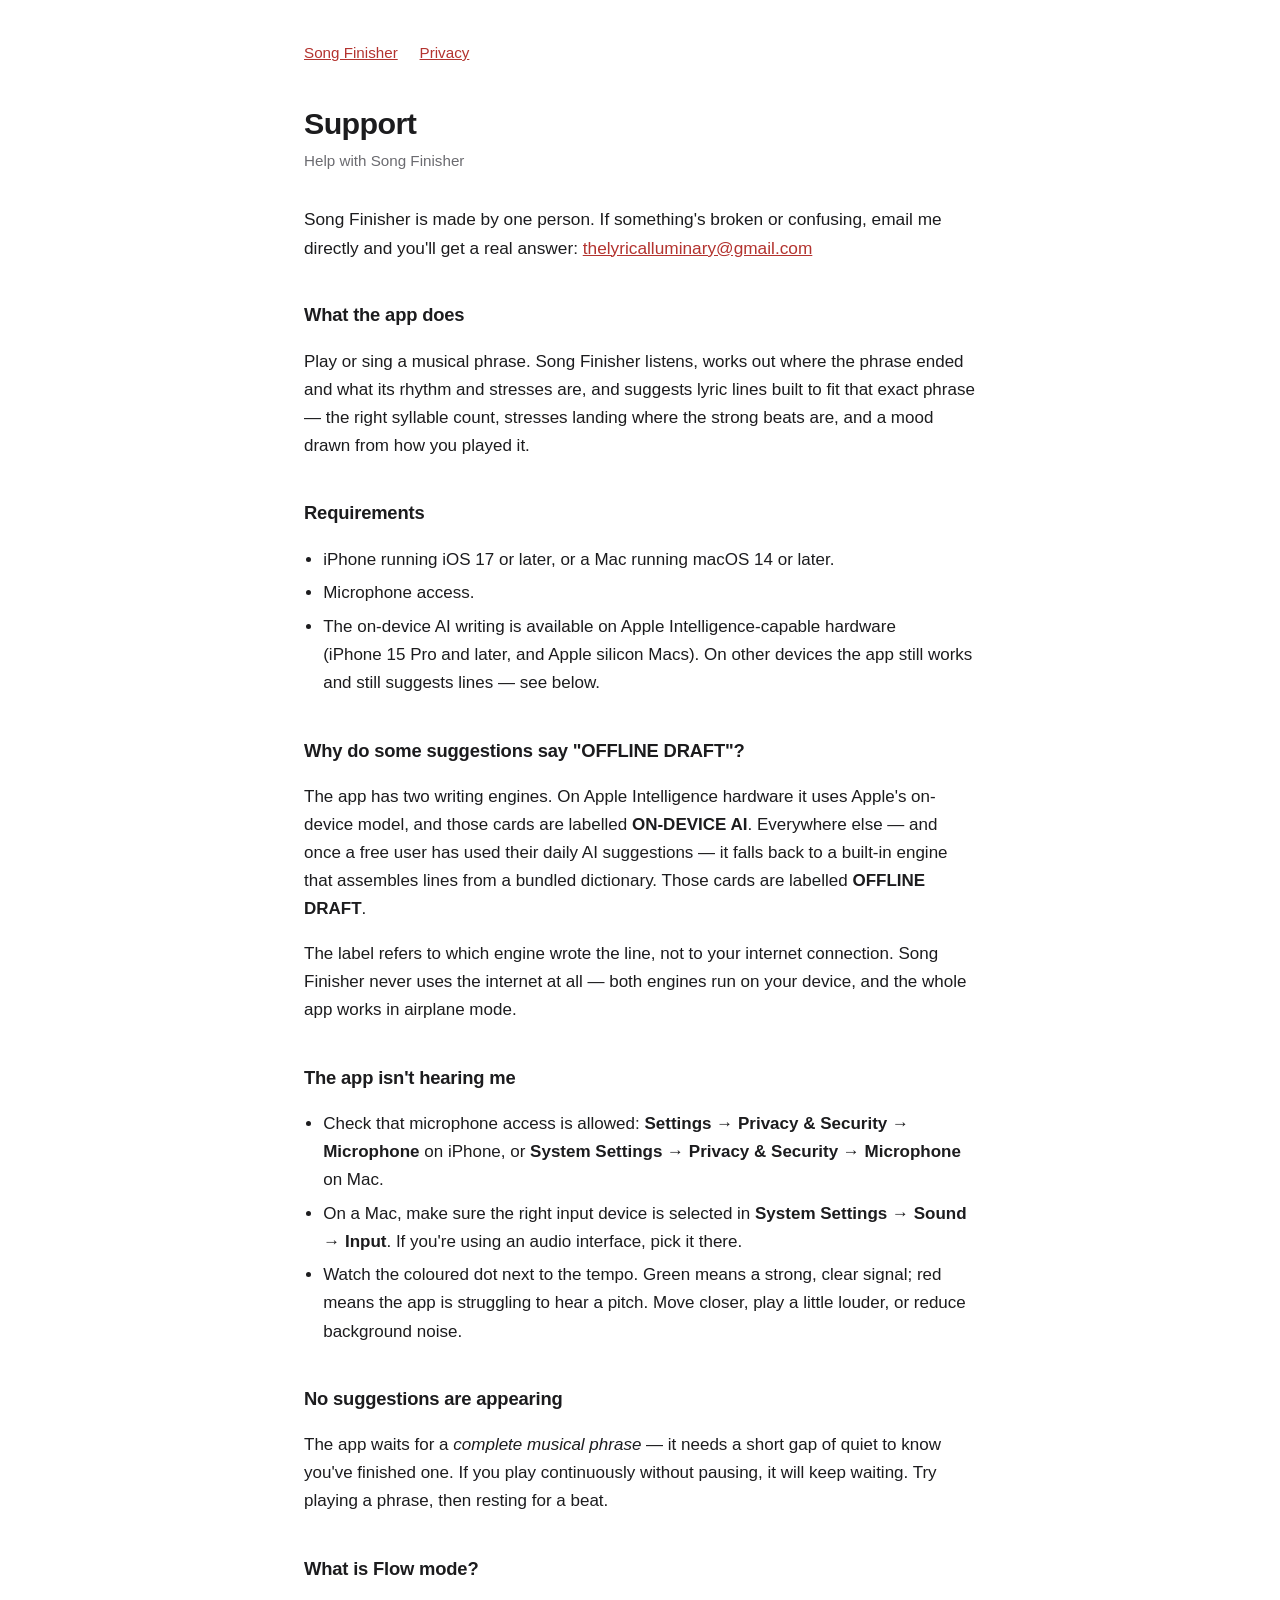
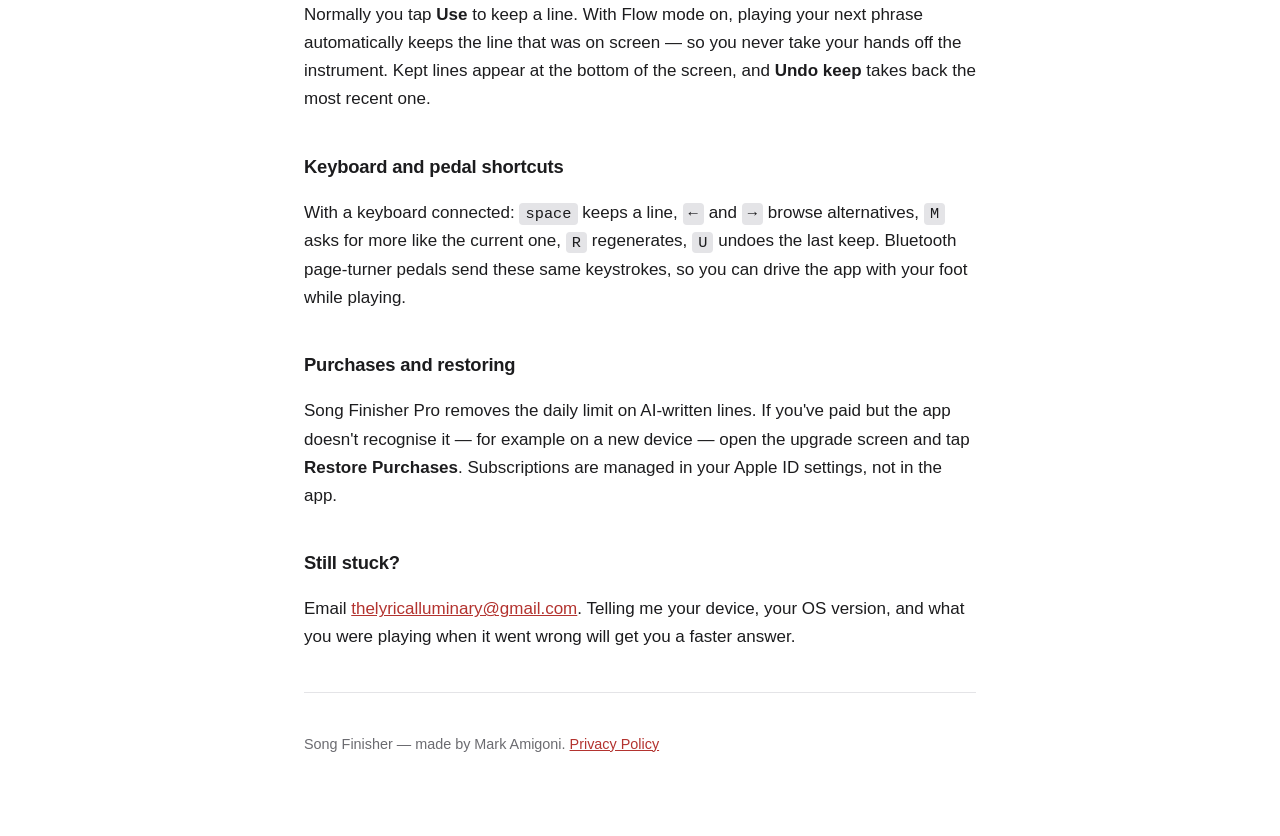
==== support.html @ cf7965c0 "Add the privacy policy and support pages App Store Connect requires Both URLs are mandatory to submi" ====
<!doctype html>
<html lang="en">
<head>
<meta charset="utf-8">
<meta name="viewport" content="width=device-width, initial-scale=1">
<title>Support — Song Finisher</title>
<link rel="stylesheet" href="style.css">
</head>
<body>
<main>
  <nav>
    <a href="index.html">Song Finisher</a>
    <a href="privacy.html">Privacy</a>
  </nav>

  <h1>Support</h1>
  <p class="sub">Help with Song Finisher</p>

  <p class="lede">Song Finisher is made by one person. If something's broken or confusing,
  email me directly and you'll get a real answer:
  <a href="mailto:thelyricalluminary@gmail.com">thelyricalluminary@gmail.com</a></p>

  <h2>What the app does</h2>
  <p>Play or sing a musical phrase. Song Finisher listens, works out where the phrase ended
  and what its rhythm and stresses are, and suggests lyric lines built to fit that exact
  phrase — the right syllable count, stresses landing where the strong beats are, and a mood
  drawn from how you played it.</p>

  <h2>Requirements</h2>
  <ul>
    <li>iPhone running iOS&nbsp;17 or later, or a Mac running macOS&nbsp;14 or later.</li>
    <li>Microphone access.</li>
    <li>The on-device AI writing is available on Apple&nbsp;Intelligence-capable hardware
    (iPhone&nbsp;15&nbsp;Pro and later, and Apple silicon Macs). On other devices the app still works
    and still suggests lines — see below.</li>
  </ul>

  <h2>Why do some suggestions say "OFFLINE DRAFT"?</h2>
  <p>The app has two writing engines. On Apple&nbsp;Intelligence hardware it uses Apple's
  on-device model, and those cards are labelled <strong>ON-DEVICE AI</strong>. Everywhere
  else — and once a free user has used their daily AI suggestions — it falls back to a
  built-in engine that assembles lines from a bundled dictionary. Those cards are labelled
  <strong>OFFLINE DRAFT</strong>.</p>
  <p>The label refers to which engine wrote the line, not to your internet connection.
  Song Finisher never uses the internet at all — both engines run on your device, and the
  whole app works in airplane mode.</p>

  <h2>The app isn't hearing me</h2>
  <ul>
    <li>Check that microphone access is allowed: <strong>Settings → Privacy &amp; Security →
    Microphone</strong> on iPhone, or <strong>System Settings → Privacy &amp; Security →
    Microphone</strong> on Mac.</li>
    <li>On a Mac, make sure the right input device is selected in
    <strong>System Settings → Sound → Input</strong>. If you're using an audio interface,
    pick it there.</li>
    <li>Watch the coloured dot next to the tempo. Green means a strong, clear signal; red
    means the app is struggling to hear a pitch. Move closer, play a little louder, or
    reduce background noise.</li>
  </ul>

  <h2>No suggestions are appearing</h2>
  <p>The app waits for a <em>complete musical phrase</em> — it needs a short gap of quiet to
  know you've finished one. If you play continuously without pausing, it will keep waiting.
  Try playing a phrase, then resting for a beat.</p>

  <h2>What is Flow mode?</h2>
  <p>Normally you tap <strong>Use</strong> to keep a line. With Flow mode on, playing your
  next phrase automatically keeps the line that was on screen — so you never take your hands
  off the instrument. Kept lines appear at the bottom of the screen, and
  <strong>Undo keep</strong> takes back the most recent one.</p>

  <h2>Keyboard and pedal shortcuts</h2>
  <p>With a keyboard connected: <code>space</code> keeps a line, <code>←</code> and
  <code>→</code> browse alternatives, <code>M</code> asks for more like the current one,
  <code>R</code> regenerates, <code>U</code> undoes the last keep. Bluetooth page-turner
  pedals send these same keystrokes, so you can drive the app with your foot while playing.</p>

  <h2>Purchases and restoring</h2>
  <p>Song Finisher Pro removes the daily limit on AI-written lines. If you've paid but the
  app doesn't recognise it — for example on a new device — open the upgrade screen and tap
  <strong>Restore Purchases</strong>. Subscriptions are managed in your Apple&nbsp;ID settings,
  not in the app.</p>

  <h2>Still stuck?</h2>
  <p>Email <a href="mailto:thelyricalluminary@gmail.com">thelyricalluminary@gmail.com</a>.
  Telling me your device, your OS version, and what you were playing when it went wrong will
  get you a faster answer.</p>

  <hr>
  <footer>Song Finisher — made by Mark Amigoni.
  <a href="privacy.html">Privacy Policy</a></footer>
</main>
</body>
</html>
---- style.css ----
:root {
  --bg: #ffffff;
  --fg: #1c1c1e;
  --muted: #6b6b70;
  --rule: #e4e4e7;
  --accent: #b3332f;
}
@media (prefers-color-scheme: dark) {
  :root {
    --bg: #131316;
    --fg: #ececee;
    --muted: #9a9aa0;
    --rule: #2c2c31;
    --accent: #ff6b63;
  }
}
* { box-sizing: border-box; }
body {
  margin: 0;
  padding: 2.5rem 1.25rem 5rem;
  background: var(--bg);
  color: var(--fg);
  font: 17px/1.65 -apple-system, BlinkMacSystemFont, "Segoe UI", Helvetica, Arial, sans-serif;
  -webkit-text-size-adjust: 100%;
}
main { max-width: 42rem; margin: 0 auto; }
h1 { font-size: 1.9rem; line-height: 1.2; margin: 0 0 .4rem; letter-spacing: -0.02em; }
h2 { font-size: 1.15rem; margin: 2.4rem 0 .6rem; letter-spacing: -0.01em; }
p, li { color: var(--fg); }
ul { padding-left: 1.2rem; }
li { margin: .35rem 0; }
a { color: var(--accent); }
.sub { color: var(--muted); margin: 0 0 2rem; font-size: .95rem; }
.lede { font-size: 1.08rem; }
hr { border: 0; border-top: 1px solid var(--rule); margin: 2.5rem 0; }
footer { color: var(--muted); font-size: .9rem; }
nav { margin-bottom: 2.5rem; font-size: .95rem; }
nav a { margin-right: 1.1rem; }
code { background: var(--rule); padding: .12em .4em; border-radius: 4px; font-size: .9em; }
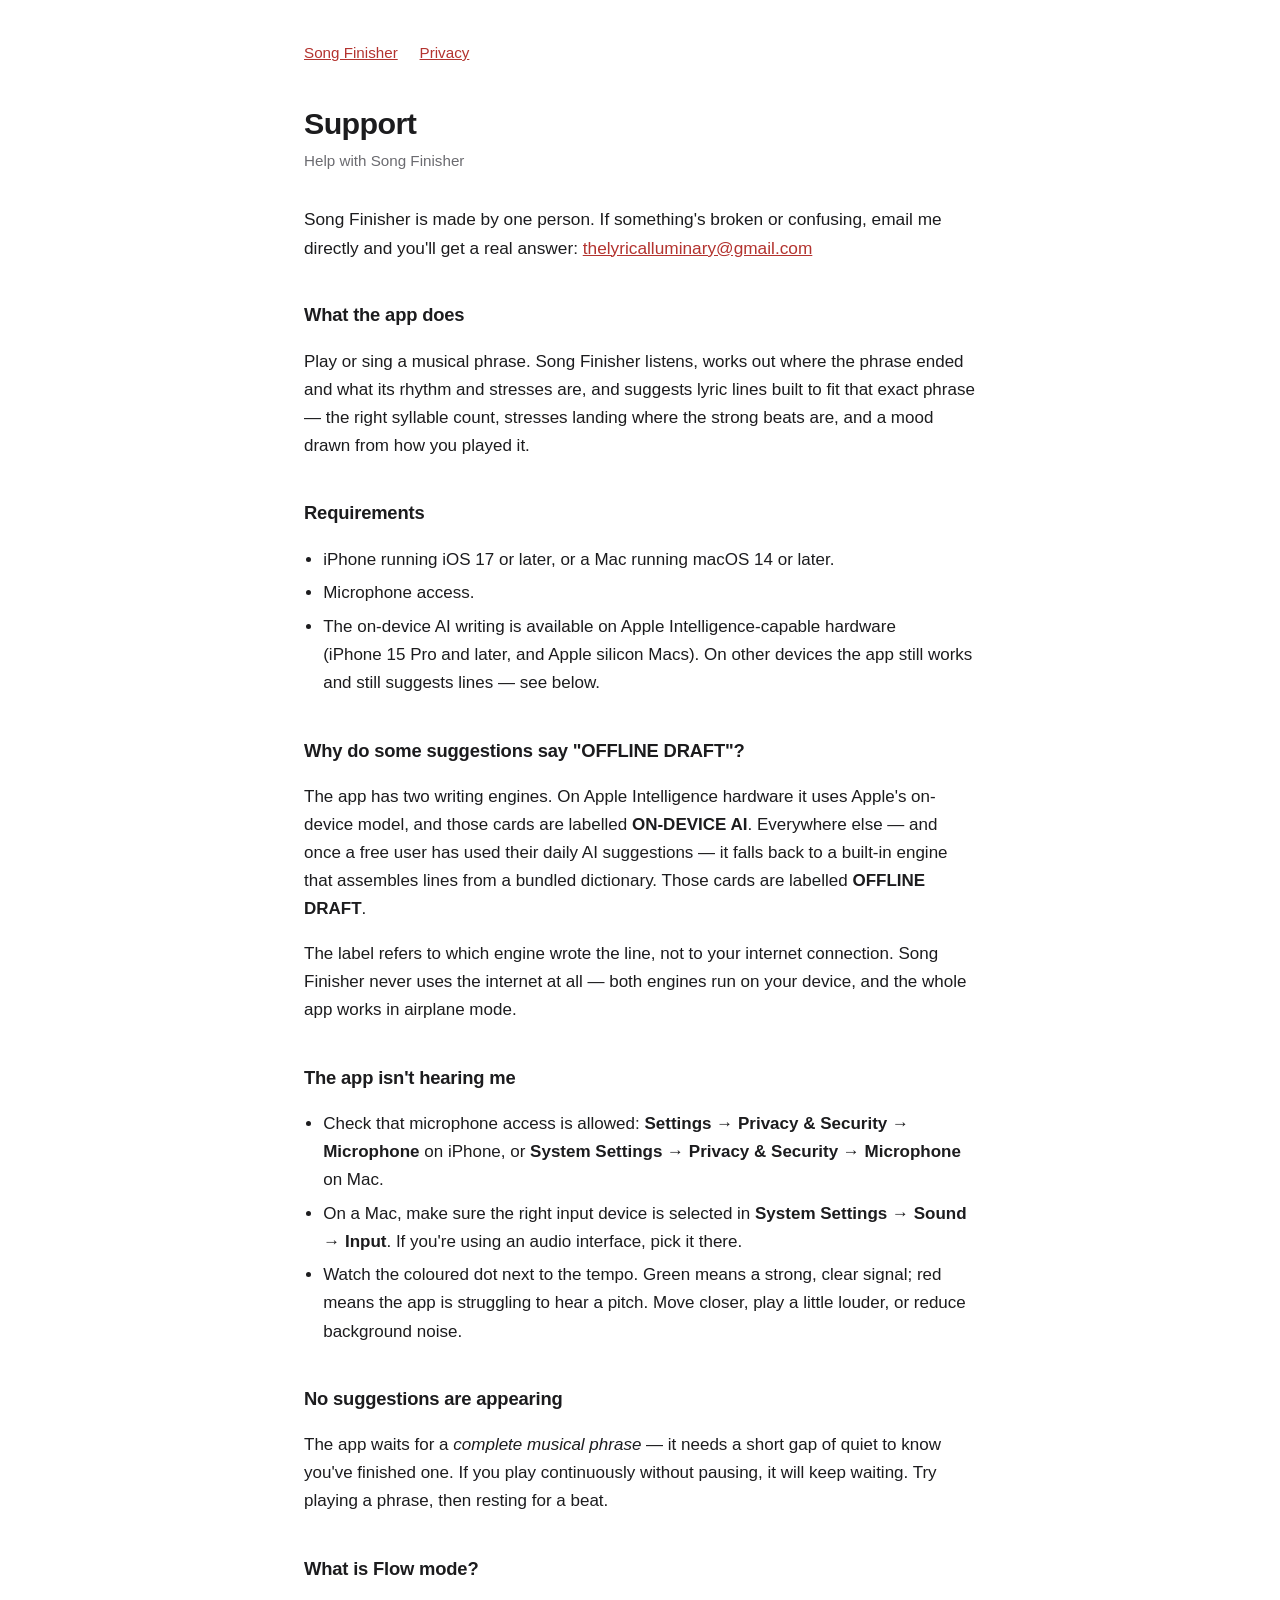
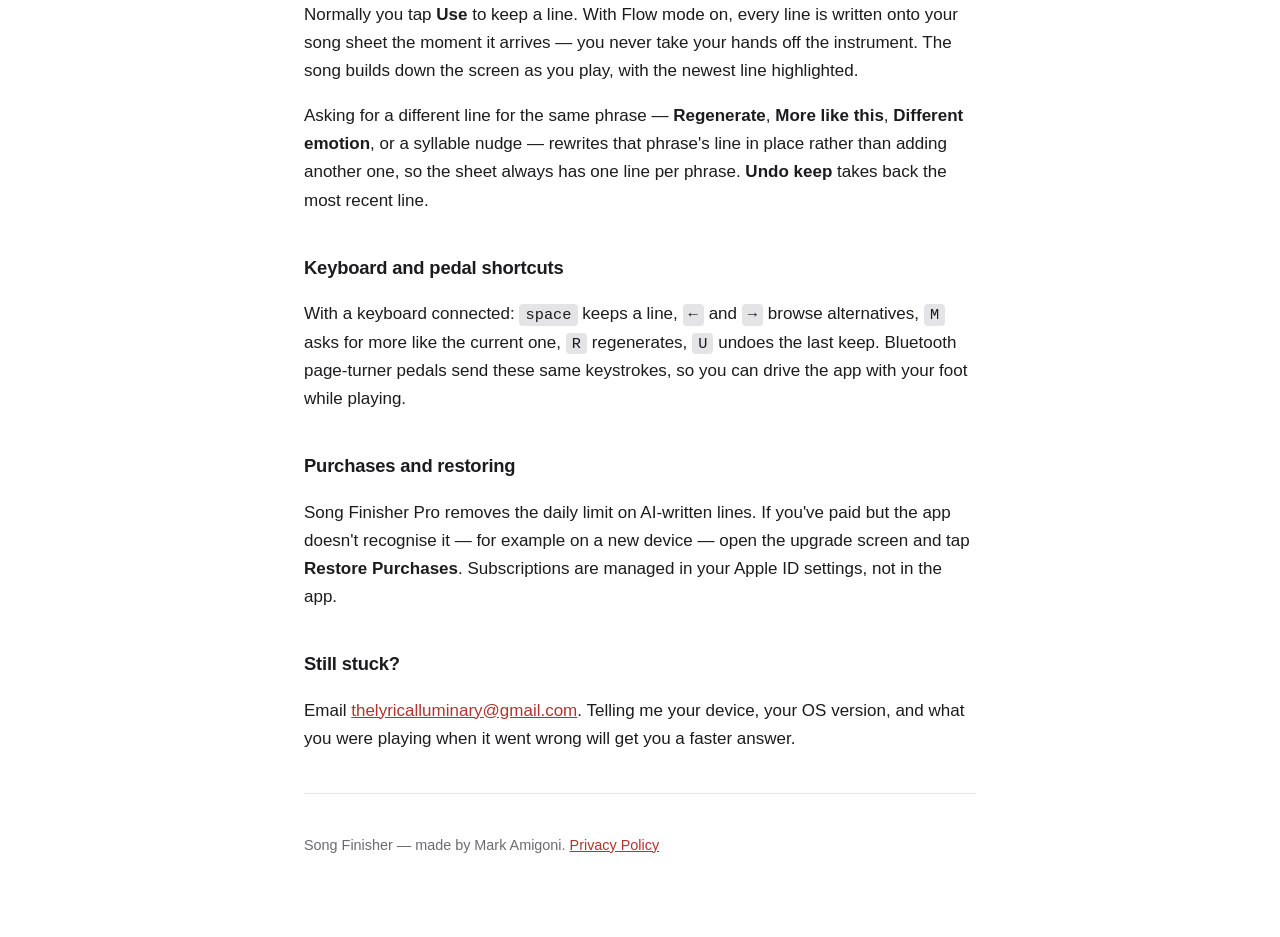
==== commit db665a39: "Describe flow mode as it actually behaves: every line is kept on arrival The page still described th" ====
--- a/support.html
+++ b/support.html
@@ -64,10 +64,13 @@
   Try playing a phrase, then resting for a beat.</p>
 
   <h2>What is Flow mode?</h2>
-  <p>Normally you tap <strong>Use</strong> to keep a line. With Flow mode on, playing your
-  next phrase automatically keeps the line that was on screen — so you never take your hands
-  off the instrument. Kept lines appear at the bottom of the screen, and
-  <strong>Undo keep</strong> takes back the most recent one.</p>
+  <p>Normally you tap <strong>Use</strong> to keep a line. With Flow mode on, every line is
+  written onto your song sheet the moment it arrives — you never take your hands off the
+  instrument. The song builds down the screen as you play, with the newest line highlighted.</p>
+  <p>Asking for a different line for the same phrase — <strong>Regenerate</strong>,
+  <strong>More like this</strong>, <strong>Different emotion</strong>, or a syllable nudge —
+  rewrites that phrase's line in place rather than adding another one, so the sheet always has
+  one line per phrase. <strong>Undo keep</strong> takes back the most recent line.</p>
 
   <h2>Keyboard and pedal shortcuts</h2>
   <p>With a keyboard connected: <code>space</code> keeps a line, <code>←</code> and
